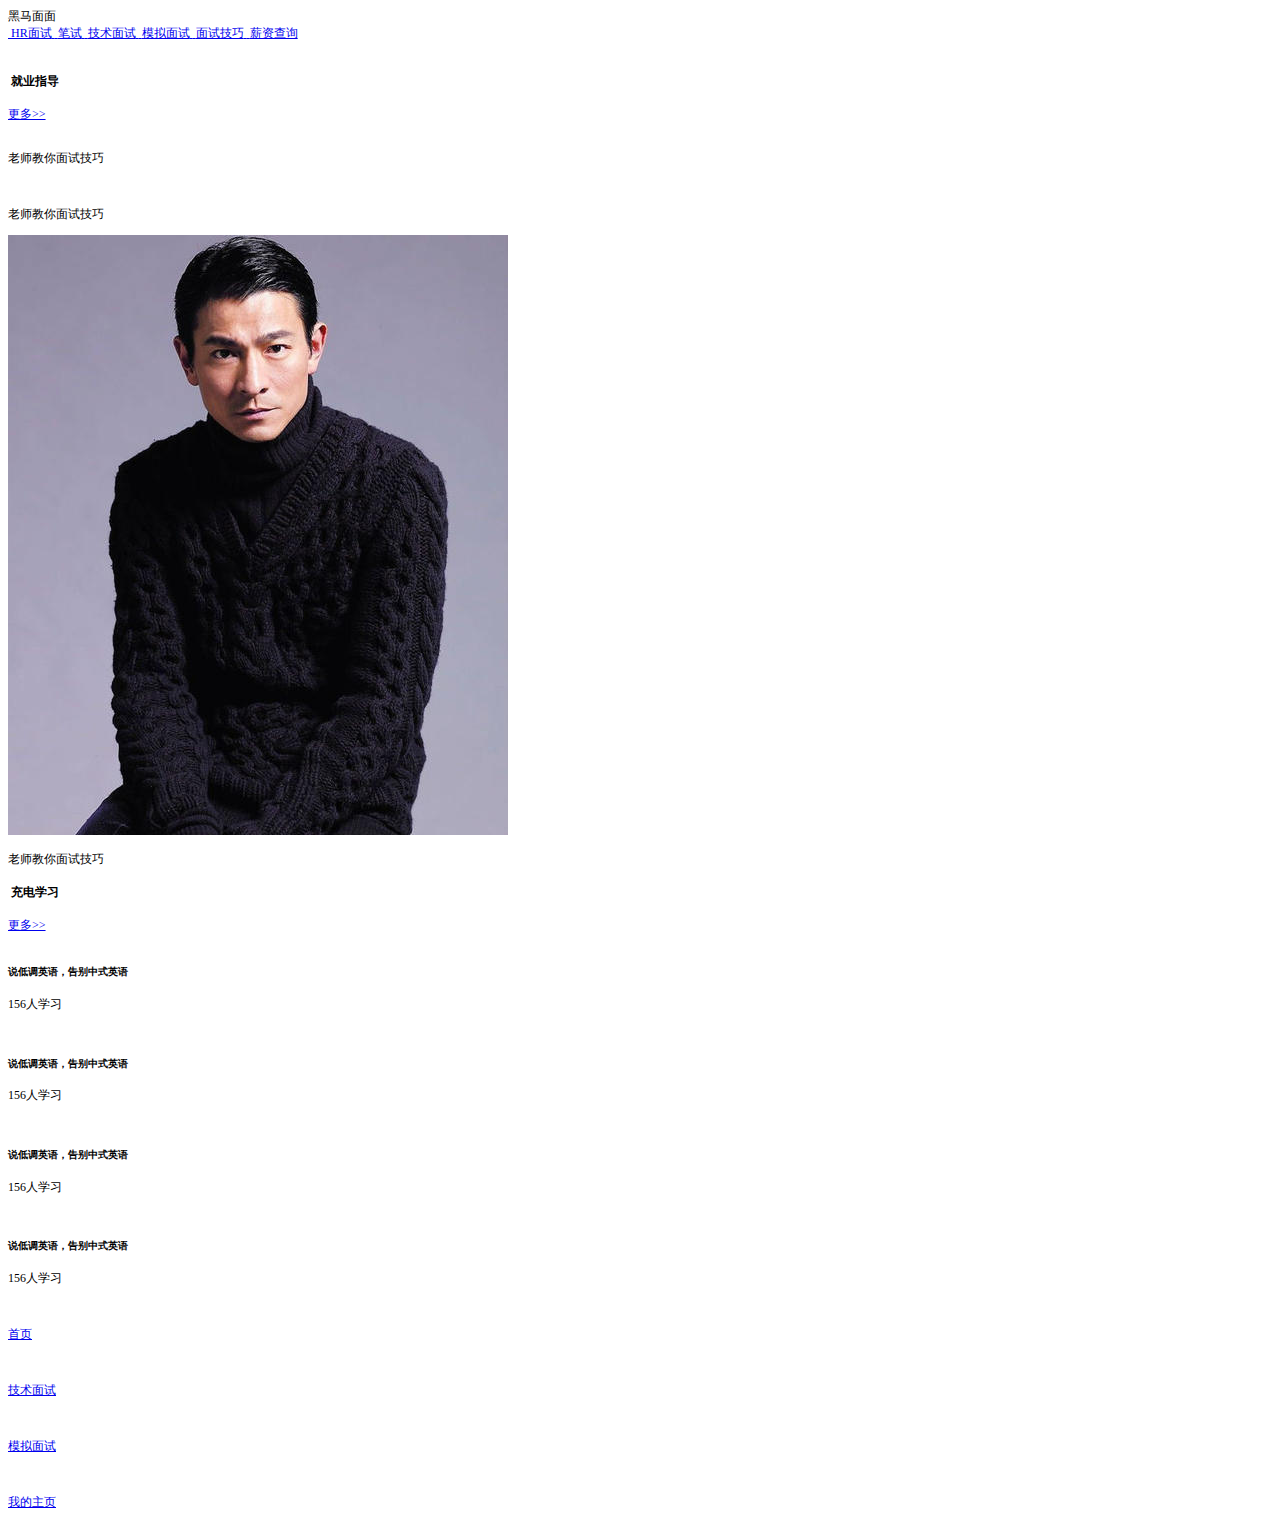
==== heima/index.html @ 79e603f5 "test1" ====
<!DOCTYPE html>
<html lang="en">
<head>
    <meta charset="UTF-8">
    <meta http-equiv="X-UA-Compatible" content="IE=edge">
    <meta name="viewport" content="width=device-width, initial-scale=1.0">
    <link rel="stylesheet" href="/css/normalize.css">
    <link rel="stylesheet" href="/css/index.css">
    <link rel="stylesheet" href="/css/swiper-bundle.min.css">
    <title>黑马面面</title>
</head>
<body>
    <header class="header">黑马面面</header>
    <!-- 导航栏模块 -->
    <section class="s1">
        <nav class="nav">
            <a href="#" class="item">
                <img src="/icons/icon1.png" alt="">
                <span>HR面试</span>
            </a>
            <a href="#" class="item">
                <img src="/icons/icon2.png" alt="">
                <span>笔试</span>
            </a>
            <a href="#" class="item">
                <img src="/icons/icon3.png" alt="">
                <span>技术面试</span>
            </a>
            <a href="#" class="item">
                <img src="/icons/icon4.png" alt="">
                <span>模拟面试</span>
            </a>
            <a href="#" class="item">
                <img src="/icons/icon5.png" alt="">
                <span>面试技巧</span>
            </a>
            <a href="#" class="item">
                <img src="/icons/icon6.png" alt="">
                <span>薪资查询</span>
            </a>
        </nav>
        <div class="go">
            <img src="/images/go.png" alt="">
        </div>
    </section>
    <!-- 就业指导模块 -->
    <section class="s2">
        <div class="s2_hd">
            <h4>
                <img src="/icons/i2.png" alt="">
                就业指导</h4>
            <a href="#" class="more">更多>></a></a></a>
        </div>
        <div class="s2_bd">
            <div class="swiper job">
                <div class="swiper-wrapper">
                    <div class="swiper-slide">
                        <img src="/images/pic.png" alt="">
                        <p>老师教你面试技巧</p>
                    </div>
                    <div class="swiper-slide">
                        <img src="/images/ldh.jpg" alt="">
                        <p>老师教你面试技巧</p>
                    </div>
                    <div class="swiper-slide">
                        <img src="images/2.jpg" alt="">
                        <p>老师教你面试技巧</p>
                    </div>
                </div>    
            </div>
            <!-- 如果需要导航按钮 -->
            <div class="swiper-button-prev "></div>
            <div class="swiper-button-next "></div>
        </div>
    </section>
    <!-- 学习模块 -->
    <section class="s2 study_s2">
        <div class="s2_hd">
            <h4>
                <img src="/icons/i2.png" alt="">
                充电学习</h4>
            <a href="#" class="more">更多>></a></a></a>
        </div>
        <div class="s2_bd">
            <div class="swiper study">
                <div class="swiper-wrapper">
                    <div class="swiper-slide">
                        <img src="/images/pic1.png" alt="">
                        <h5>说低调英语，告别中式英语</h5>
                        <p>156人学习</p>
                    </div>
                    <div class="swiper-slide">
                        <img src="/images/pic2.png" alt="">
                        <h5>说低调英语，告别中式英语</h5>
                        <p>156人学习</p>
                    </div>
                    <div class="swiper-slide">
                        <img src="/images/pic1.png" alt="">
                        <h5>说低调英语，告别中式英语</h5>
                        <p>156人学习</p>
                    </div>
                    <div class="swiper-slide">
                        <img src="/images/pic1.png" alt="">
                        <h5>说低调英语，告别中式英语</h5>
                        <p>156人学习</p>
                    </div>
                </div>    
            </div>
        </div>
    </section>
  <!-- 底部模块 -->
    <footer class="footer">
        <a href="#" class="item">
            <img src="/icons/home.png" alt="">
            <p>首页</p>
        </a>
        <a href="#" class="item">
            <img src="/icons/net.png" alt="">
            <p>技术面试</p>
        </a>
        <a href="#" class="item">
            <img src="/icons/ms.png" alt="">
            <p>模拟面试</p>
        </a>
        <a href="#" class="item">
            <img src="/icons/user.png" alt="">
            <p>我的主页</p>
        </a>
    </footer>
</body>
  
<script src="./js/flexible.js"></script>
<script src="/js/swiper-bundle.min.js"></script>
<script>        
    var mySwiper = new Swiper ('.job', {   
      slidesPerView: 2,
      spaceBetween: 30,
	  centeredSlides: true,
	  loop: true,
      
      // 如果需要前进后退按钮
      navigation: {
        nextEl: '.swiper-button-next',
        prevEl: '.swiper-button-prev',
      },
    })
    var swiper = new Swiper(".study", {
        slidesPerView: 2.2,
        spaceBetween: 20,
      });
    </script>
</html>
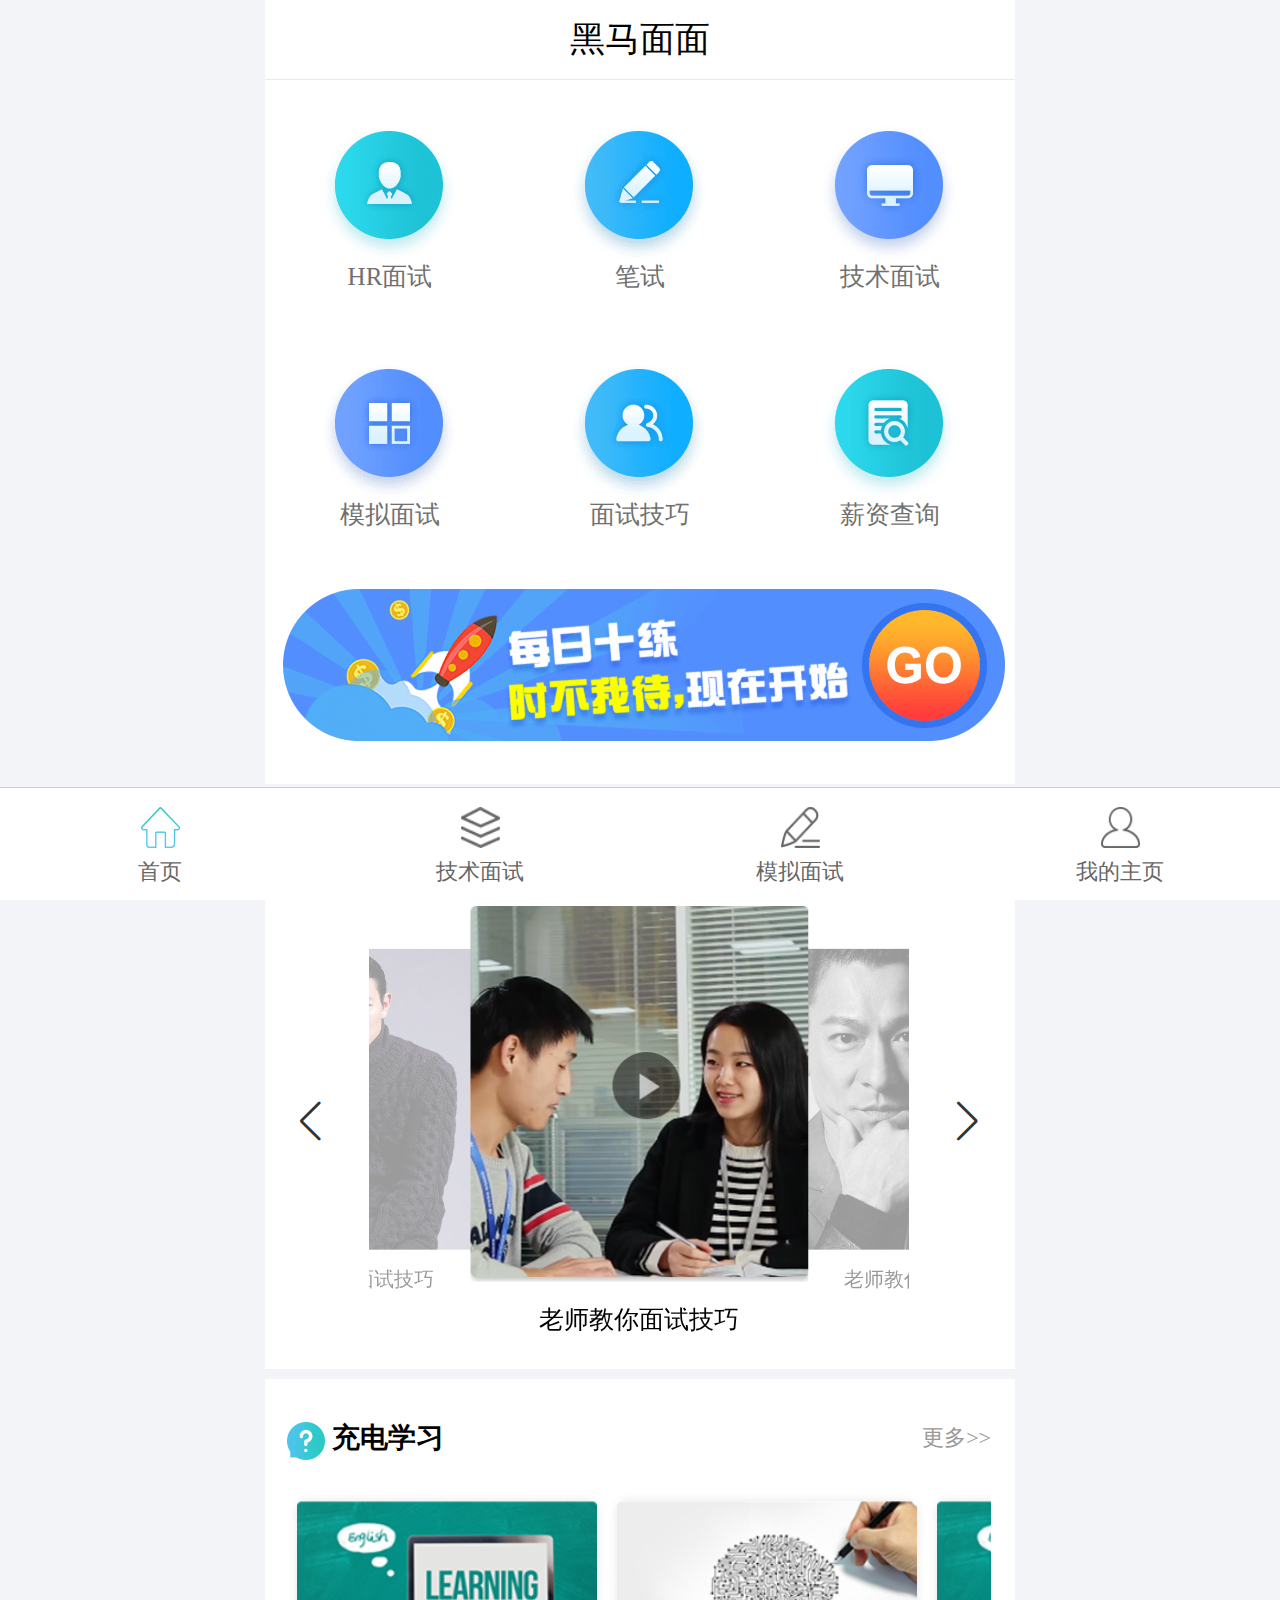
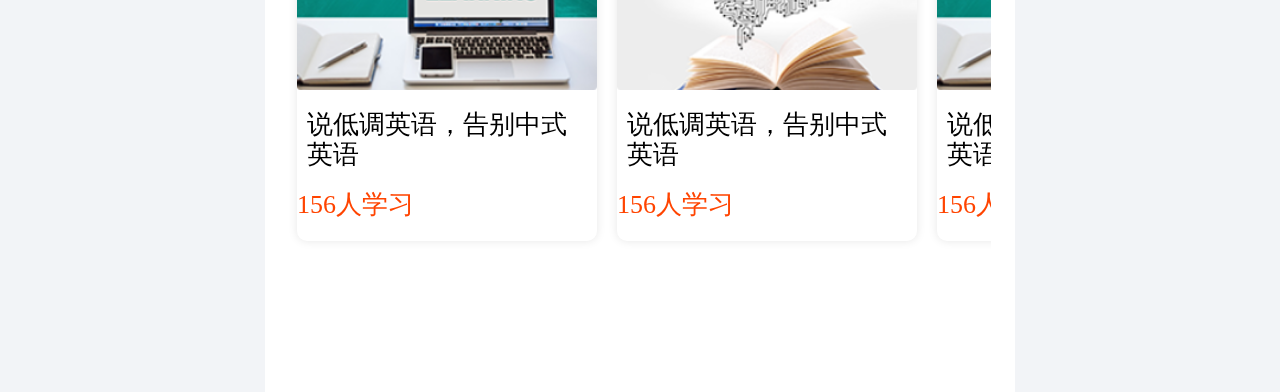
==== commit 7c04c2cf: "第二次修改" ====
--- a/heima/index.html
+++ b/heima/index.html
@@ -4,9 +4,9 @@
     <meta charset="UTF-8">
     <meta http-equiv="X-UA-Compatible" content="IE=edge">
     <meta name="viewport" content="width=device-width, initial-scale=1.0">
-    <link rel="stylesheet" href="/css/normalize.css">
-    <link rel="stylesheet" href="/css/index.css">
-    <link rel="stylesheet" href="/css/swiper-bundle.min.css">
+    <link rel="stylesheet" href="./css/normalize.css">
+    <link rel="stylesheet" href="./css/index.css">
+    <link rel="stylesheet" href="./css/swiper-bundle.min.css">
     <title>黑马面面</title>
 </head>
 <body>
@@ -15,39 +15,39 @@
     <section class="s1">
         <nav class="nav">
             <a href="#" class="item">
-                <img src="/icons/icon1.png" alt="">
+                <img src="./icons/icon1.png" alt="">
                 <span>HR面试</span>
             </a>
             <a href="#" class="item">
-                <img src="/icons/icon2.png" alt="">
+                <img src="./icons/icon2.png" alt="">
                 <span>笔试</span>
             </a>
             <a href="#" class="item">
-                <img src="/icons/icon3.png" alt="">
+                <img src="./icons/icon3.png" alt="">
                 <span>技术面试</span>
             </a>
             <a href="#" class="item">
-                <img src="/icons/icon4.png" alt="">
+                <img src="./icons/icon4.png" alt="">
                 <span>模拟面试</span>
             </a>
             <a href="#" class="item">
-                <img src="/icons/icon5.png" alt="">
+                <img src="./icons/icon5.png" alt="">
                 <span>面试技巧</span>
             </a>
             <a href="#" class="item">
-                <img src="/icons/icon6.png" alt="">
+                <img src="./icons/icon6.png" alt="">
                 <span>薪资查询</span>
             </a>
         </nav>
         <div class="go">
-            <img src="/images/go.png" alt="">
+            <img src="./images/go.png" alt="">
         </div>
     </section>
     <!-- 就业指导模块 -->
     <section class="s2">
         <div class="s2_hd">
             <h4>
-                <img src="/icons/i2.png" alt="">
+                <img src="./icons/i2.png" alt="">
                 就业指导</h4>
             <a href="#" class="more">更多>></a></a></a>
         </div>
@@ -55,15 +55,15 @@
             <div class="swiper job">
                 <div class="swiper-wrapper">
                     <div class="swiper-slide">
-                        <img src="/images/pic.png" alt="">
+                        <img src="./images/pic.png" alt="">
                         <p>老师教你面试技巧</p>
                     </div>
                     <div class="swiper-slide">
-                        <img src="/images/ldh.jpg" alt="">
+                        <img src="./images/ldh.jpg" alt="">
                         <p>老师教你面试技巧</p>
                     </div>
                     <div class="swiper-slide">
-                        <img src="images/2.jpg" alt="">
+                        <img src="./images/2.jpg" alt="">
                         <p>老师教你面试技巧</p>
                     </div>
                 </div>    
@@ -77,7 +77,7 @@
     <section class="s2 study_s2">
         <div class="s2_hd">
             <h4>
-                <img src="/icons/i2.png" alt="">
+                <img src="./icons/i2.png" alt="">
                 充电学习</h4>
             <a href="#" class="more">更多>></a></a></a>
         </div>
@@ -85,22 +85,22 @@
             <div class="swiper study">
                 <div class="swiper-wrapper">
                     <div class="swiper-slide">
-                        <img src="/images/pic1.png" alt="">
+                        <img src="./images/pic1.png" alt="">
                         <h5>说低调英语，告别中式英语</h5>
                         <p>156人学习</p>
                     </div>
                     <div class="swiper-slide">
-                        <img src="/images/pic2.png" alt="">
+                        <img src="./images/pic2.png" alt="">
                         <h5>说低调英语，告别中式英语</h5>
                         <p>156人学习</p>
                     </div>
                     <div class="swiper-slide">
-                        <img src="/images/pic1.png" alt="">
+                        <img src="./images/pic1.png" alt="">
                         <h5>说低调英语，告别中式英语</h5>
                         <p>156人学习</p>
                     </div>
                     <div class="swiper-slide">
-                        <img src="/images/pic1.png" alt="">
+                        <img src="./images/pic1.png" alt="">
                         <h5>说低调英语，告别中式英语</h5>
                         <p>156人学习</p>
                     </div>
@@ -111,26 +111,26 @@
   <!-- 底部模块 -->
     <footer class="footer">
         <a href="#" class="item">
-            <img src="/icons/home.png" alt="">
+            <img src="./icons/home.png" alt="">
             <p>首页</p>
         </a>
         <a href="#" class="item">
-            <img src="/icons/net.png" alt="">
+            <img src="./icons/net.png" alt="">
             <p>技术面试</p>
         </a>
         <a href="#" class="item">
-            <img src="/icons/ms.png" alt="">
+            <img src="./icons/ms.png" alt="">
             <p>模拟面试</p>
         </a>
         <a href="#" class="item">
-            <img src="/icons/user.png" alt="">
+            <img src="./icons/user.png" alt="">
             <p>我的主页</p>
         </a>
     </footer>
 </body>
   
 <script src="./js/flexible.js"></script>
-<script src="/js/swiper-bundle.min.js"></script>
+<script src="./js/swiper-bundle.min.js"></script>
 <script>        
     var mySwiper = new Swiper ('.job', {   
       slidesPerView: 2,
--- a/heima/css/index.css
+++ b/heima/css/index.css
@@ -0,0 +1,184 @@
+body {
+  min-width: 320px;
+  max-width: 750px;
+  margin: 0 auto;
+  background-color: #F2F4F7;
+}
+a {
+  text-decoration: none;
+}
+@media screen and (min-width: 750px) {
+  html {
+    font-size: 37.5px !important;
+  }
+}
+.header {
+  height: 2.1333rem;
+  text-align: center;
+  line-height: 2.1333rem;
+  background-color: #fff;
+  font-size: 0.9333rem;
+  border-bottom: 0.0267rem solid #EAEAEA;
+}
+.s1 {
+  background-color: #fff;
+  padding-top: 1.1733rem;
+}
+.s1 .nav {
+  display: flex;
+  flex-wrap: wrap;
+}
+.s1 .nav .item {
+  display: flex;
+  flex-direction: column;
+  align-items: center;
+  width: 33.33%;
+}
+.s1 .nav .item img {
+  width: 3.7067rem;
+  height: 3.7067rem;
+}
+.s1 .nav .item span {
+  font-size: 0.6667rem;
+  color: #707070;
+}
+.s1 .nav .item:nth-child(-n+3) {
+  margin-bottom: 1.8667rem;
+}
+.s1 .go {
+  padding: 1.6rem 0.2667rem 1.1467rem 0.48rem;
+}
+.s2 {
+  background-color: #fff;
+  padding: 1.0667rem 0.64rem 0 0.5867rem;
+  margin-top: 0.2667rem;
+  height: 15.3333rem;
+}
+.s2 .s2_hd {
+  display: flex;
+  justify-content: space-between;
+  height: 1.0133rem;
+  line-height: 1.0133rem;
+  margin-bottom: 0.9067rem;
+}
+.s2 .s2_hd h4 {
+  margin: 0;
+  font-size: 0.7467rem;
+}
+.s2 .s2_hd h4 img {
+  display: inline-block;
+  vertical-align: middle;
+  width: 1.0133rem;
+  height: 1.0133rem;
+}
+.s2 .s2_hd .more {
+  font-size: 0.5867rem;
+  color: #999999;
+}
+.s2 .s2_bd {
+  position: relative;
+}
+.s2 .s2_bd .job {
+  width: 14.4rem;
+}
+.s2 .s2_bd .job .swiper-slide {
+  text-align: center;
+  font-size: 18px;
+  background: #fff;
+  flex-direction: column;
+  /* Center slide text vertically */
+  display: -webkit-box;
+  display: -ms-flexbox;
+  display: -webkit-flex;
+  display: flex;
+  -webkit-box-pack: center;
+  -ms-flex-pack: center;
+  -webkit-justify-content: center;
+  justify-content: center;
+  -webkit-box-align: center;
+  -ms-flex-align: center;
+  -webkit-align-items: center;
+  align-items: center;
+  transition: 300ms;
+  transform: scale(0.8);
+  opacity: 0.4;
+}
+.s2 .s2_bd .job .swiper-slide img {
+  width: 9.0133rem;
+  height: 10.0267rem;
+}
+.s2 .s2_bd .job .swiper-slide p {
+  font-size: 0.6667rem;
+  margin-top: 0.64rem;
+}
+.s2 .s2_bd .job .swiper-slide-active,
+.s2 .s2_bd .job .swiper-slide-duplicate-active {
+  transform: scale(1);
+  z-index: 999;
+  opacity: 1;
+}
+.s2 .s2_bd .swiper-button-prev,
+.s2 .s2_bd .swiper-button-next {
+  outline: none;
+}
+.s2 .s2_bd .swiper-button-prev:after,
+.s2 .s2_bd .swiper-button-next:after {
+  font-size: 1.066667rem;
+  color: #333;
+}
+.s2 .s2_bd .study {
+  padding: 0.2667rem;
+}
+.s2 .s2_bd .study .swiper-slide {
+  background-color: #fff;
+  border-radius: 0.266667rem;
+  box-shadow: 0 0 10px rgba(0, 0, 0, 0.1);
+  font-size: 18px;
+  background: #fff;
+  height: 9.0667rem;
+}
+.s2 .s2_bd .study .swiper-slide img {
+  display: block;
+  width: 100%;
+  object-fit: cover;
+}
+.s2 .s2_bd .study .swiper-slide h5 {
+  font-size: 0.69333rem;
+  font-weight: 400;
+  padding: 0 0.2667rem;
+  margin: 0.5333rem 0;
+}
+.s2 .s2_bd .study .swiper-slide p {
+  font-size: 0.6933rem;
+  color: #FF4400;
+}
+.study_s2 {
+  height: 16.3333rem;
+}
+.footer {
+  display: flex;
+  position: fixed;
+  width: 100%;
+  left: 0;
+  bottom: 0;
+  background-color: #fff;
+  height: 3.0133rem;
+  z-index: 9999;
+  border-top: 1px solid #ccc;
+}
+.footer .item {
+  flex: 1;
+  display: flex;
+  padding-top: 0.5067rem;
+  flex-direction: column;
+  align-items: center;
+}
+.footer .item img {
+  width: 1.04rem;
+  height: 1.0933rem;
+}
+.footer .item p {
+  margin-top: 0.2933rem;
+  font-size: 0.5867rem;
+  color: #666;
+}
